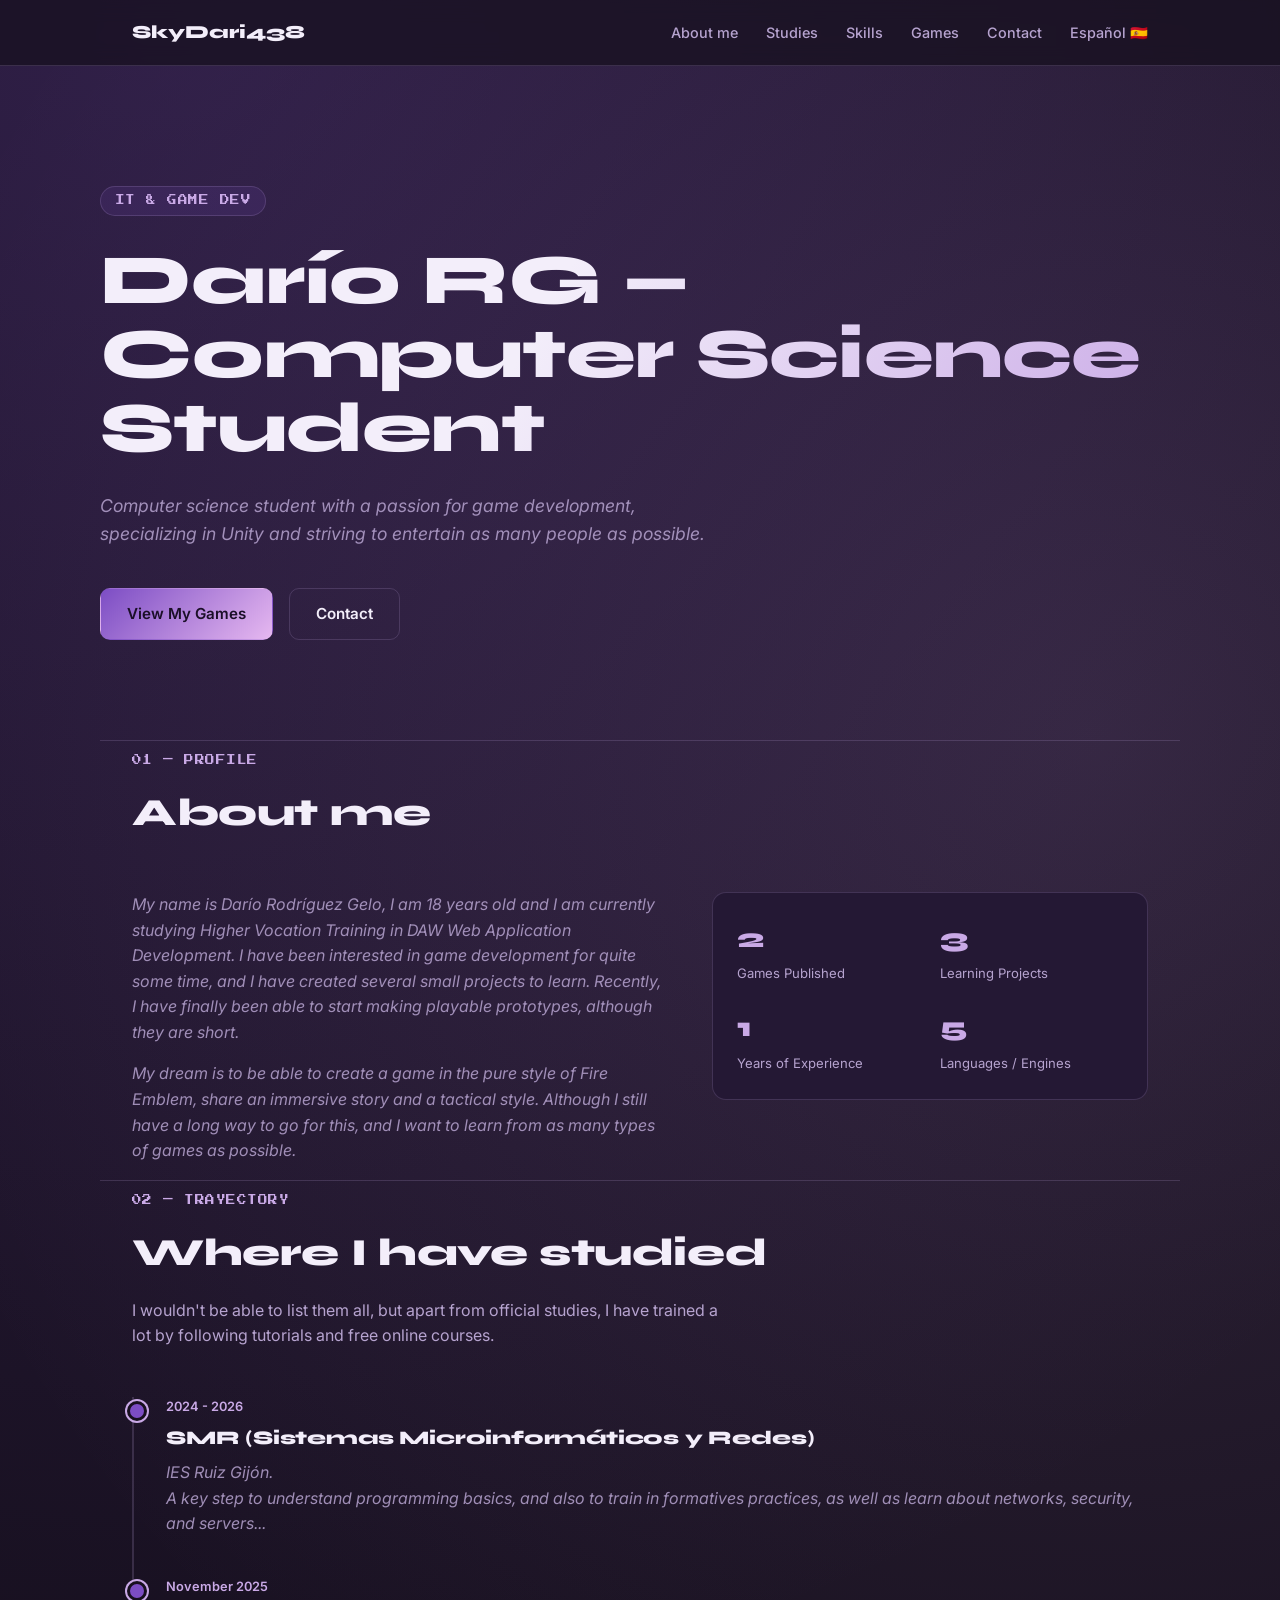
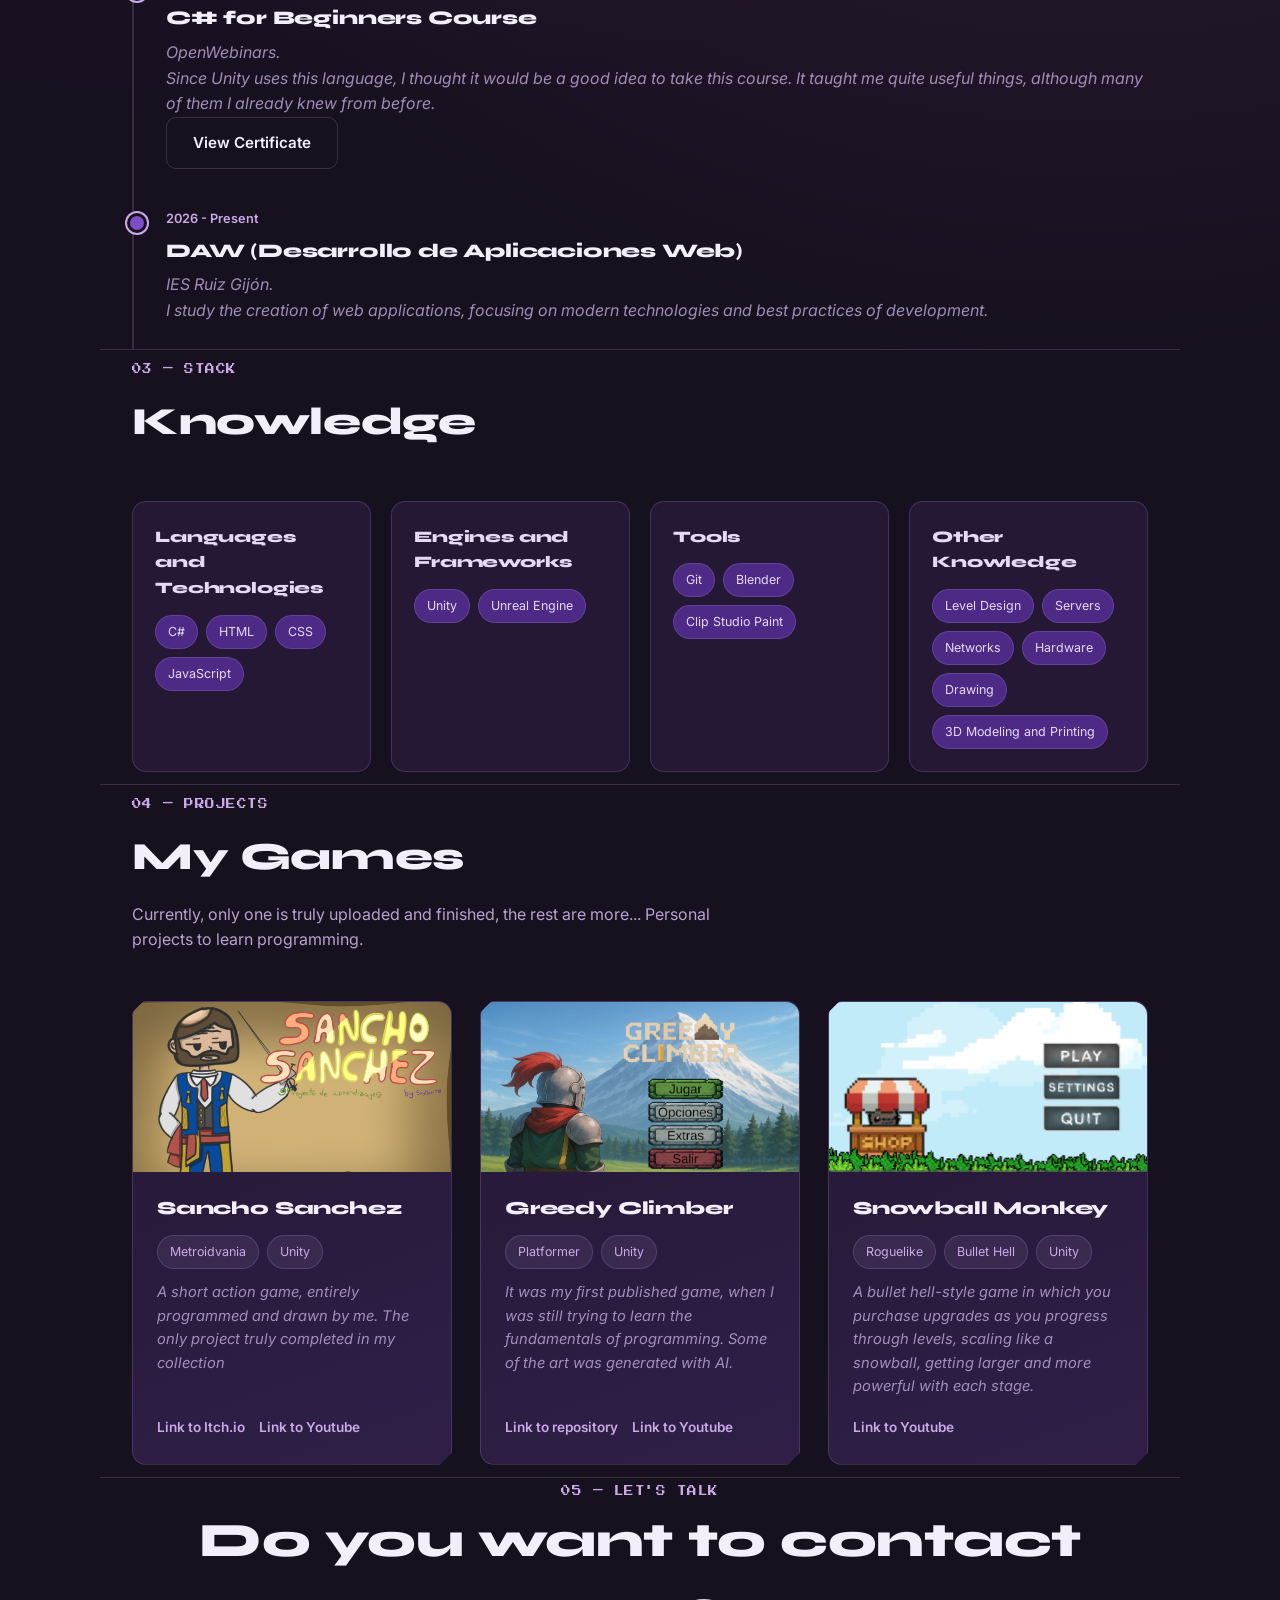
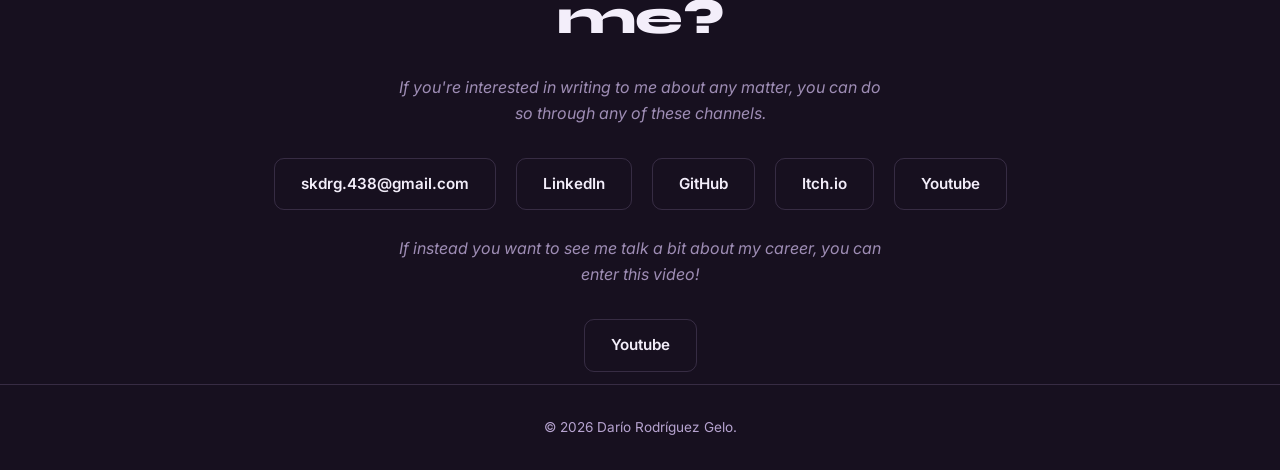
==== index-en.html @ b965cf4c "Pagina web Me olvide meter los archivos" ====
<!DOCTYPE html>
<html lang="es">
<head>
<meta charset="UTF-8">
<meta name="viewport" content="width=device-width, initial-scale=1.0">
<title>(Tu Nombre) — Portfolio de Desarrollo de Videojuegos</title>
<link rel="preconnect" href="https://fonts.googleapis.com">
<link rel="preconnect" href="https://fonts.gstatic.com" crossorigin>
<link rel="stylesheet" href="index.css">
<link href="https://fonts.googleapis.com/css2?family=Syne:wght@600;700;800&family=Inter:wght@400;500;600&family=Press+Start+2P&display=swap" rel="stylesheet">
</head>
<body>
 
<header>
  <nav>
    <div class="logo">SkyDari438</div>
    <ul>
      <li><a href="#sobre-mi">About me</a></li>
      <li><a href="#estudios">Studies</a></li>
      <li><a href="#conocimientos">Skills</a></li>
      <li><a href="#juegos">Games</a></li>
      <li><a href="#contacto">Contact</a></li>
      <li><a href="index.html">Español 🇪🇸</a></li>
    </ul>
  </nav>
</header>
 
<main>
 
  <!-- HERO -->
  <section class="hero wrap" style="border-top:none;">
    <span class="hero-eyebrow pixel-tag">IT & Game Dev</span>
    <h1>Darío RG — Computer Science Student</h1>
    <p class="lede placeholder">
      Computer science student with a passion for game development, specializing in Unity and striving to entertain as many people as possible.
    </p>
    <div class="hero-actions">
      <a class="btn btn-primary" href="#juegos">View My Games</a>
      <a class="btn btn-ghost" href="#contacto">Contact</a>
    </div>
  </section>
 
  <!-- SOBRE MI -->
  <section class="wrap" id="sobre-mi">
    <div class="section-head">
      <span class="pixel-tag">01 — Profile</span>
      <h2>About me</h2>
    </div>
    <div class="about-grid">
      <div>
        <p class="placeholder">
          My name is Darío Rodríguez Gelo, I am 18 years old and I am currently studying Higher Vocation Training in DAW Web Application Development. I have been interested in game development for quite some time, and I have created several small projects to learn. Recently, I have finally been able to start making playable prototypes, although they are short.
        </p>
        <p class="placeholder">
          My dream is to be able to create a game in the pure style of Fire Emblem, share an immersive story and a tactical style. Although I still have a long way to go for this, and I want to learn from as many types of games as possible.
        </p>
      </div>
      <div class="stat-card">
        <div>
          <h3>2</h3>
          <span>Games Published</span>
        </div>
        <div>
          <h3>3</h3>
          <span>Learning Projects</span>
        </div>
        <div>
          <h3>1</h3>
          <span>Years of Experience</span>
        </div>
        <div>
          <h3>5</h3>
          <span>Languages / Engines</span>
        </div>
      </div>
    </div>
  </section>
 
  <!-- ESTUDIOS -->
  <section class="wrap" id="estudios">
    <div class="section-head">
      <span class="pixel-tag">02 — Trayectory</span>
      <h2>Where I have studied</h2>
      <p>I wouldn't be able to list them all, but apart from official studies, I have trained a lot by following tutorials and free online courses.</p>
    </div>
    <div class="timeline">
      <div class="timeline-item">
        <span class="date">2024 - 2026</span>
        <h3>SMR (Sistemas Microinformáticos y Redes)</h3>
        <p class="placeholder">IES Ruiz Gijón. <br>A key step to understand programming basics, and also to train in formatives practices, as well as learn about networks, security, and servers...</p>
      </div>
      <div class="timeline-item">
        <span class="date">November 2025</span>
        <h3>C# for Beginners Course</h3>
        <p class="placeholder">OpenWebinars. <br>Since Unity uses this language, I thought it would be a good idea to take this course. It taught me quite useful things, although many of them I already knew from before.</p>
      <a class="btn btn-ghost" href="https://openwebinars.net/cert/fSMb" target="_blank">View Certificate</a>
    </div>
      <div class="timeline-item">
        <span class="date">2026 - Present</span>
        <h3>DAW (Desarrollo de Aplicaciones Web)</h3>
        <p class="placeholder">IES Ruiz Gijón. <br>I study the creation of web applications, focusing on modern technologies and best practices of development.</p><br>
      </div>
    </div>
  </section>
 
  <!-- CONOCIMIENTOS -->
  <section class="wrap" id="conocimientos">
    <div class="section-head">
      <span class="pixel-tag">03 — Stack</span>
      <h2>Knowledge</h2>
      <p></p>
    </div>
    <div class="skills-grid">
      <div class="skill-card">
        <h3>Languages and Technologies</h3>
        <div class="tag-row">
          <span class="tag">C#</span>
          <span class="tag">HTML</span>
          <span class="tag">CSS</span>
          <span class="tag">JavaScript</span>
        </div>
      </div>
      <div class="skill-card">
        <h3>Engines and Frameworks</h3>
        <div class="tag-row">
          <span class="tag">Unity</span>
          <span class="tag">Unreal Engine</span>
        </div>
      </div>
      <div class="skill-card">
        <h3>Tools</h3>
        <div class="tag-row">
          <span class="tag">Git</span>
          <span class="tag">Blender</span>
          <span class="tag">Clip Studio Paint</span>
        </div>
      </div>
      <div class="skill-card">
        <h3>Other Knowledge</h3>
        <div class="tag-row">
          <span class="tag">Level Design</span>
          <span class="tag">Servers</span>
          <span class="tag">Networks</span>
          <span class="tag">Hardware</span>
          <span class="tag">Drawing</span>
          <span class="tag">3D Modeling and Printing</span>
        </div>
      </div>
    </div>
  </section>
 
  <!-- JUEGOS -->
  <section class="wrap" id="juegos">
    <div class="section-head">
      <span class="pixel-tag">04 — Projects</span>
      <h2>My Games</h2>
      <p>Currently, only one is truly uploaded and finished, the rest are more... Personal projects to learn programming.</p>
    </div>
    <div class="games-grid">
 
      <div class="game-card">
        <div class="game-cover"><img src="Images/portada.png"></div>
        <div class="game-body">
          <h3>Sancho Sanchez</h3>
          <div class="game-meta">
            <span class="tag">Metroidvania</span>
            <span class="tag">Unity</span>
          </div>
          <p class="placeholder">A short action game, entirely programmed and drawn by me. The only project truly completed in my collection</p>
          <div class="game-links">
            <a href="https://skydari438-dev.itch.io/sancho-sanchez" target="_blank">Link to Itch.io</a>
            <a href="https://youtu.be/wzPy4xqdHXQ" target="_blank">Link to Youtube</a>
          </div>
        </div>
      </div>
 
      <div class="game-card">
        <div class="game-cover"><img src="Images/GreedyClimber.png"></div>
        <div class="game-body">
          <h3>Greedy Climber</h3>
          <div class="game-meta">
            <span class="tag">Platformer</span>
            <span class="tag">Unity</span>
          </div>
          <p class="placeholder">It was my first published game, when I was still trying to learn the fundamentals of programming. Some of the art was generated with AI.</p>
          <div class="game-links">
            <a href="https://github.com/SkyDari-438/Primer-Juego-Unity2D.git" target="_blank">Link to repository</a>
            <a href="https://youtu.be/NjrJSNWbiig" target="_blank">Link to Youtube</a>
          </div>
        </div>
      </div>
 
      <div class="game-card">
        <div class="game-cover"><img src="Images/SnowballMonkey.png"></div>
        <div class="game-body">
          <h3>Snowball Monkey</h3>
          <div class="game-meta">
            <span class="tag">Roguelike</span>
            <span class="tag">Bullet Hell</span>
            <span class="tag">Unity</span>
          </div>
          <p class="placeholder">A bullet hell-style game in which you purchase upgrades as you progress through levels, scaling like a snowball, getting larger and more powerful with each stage.</p>
          <div class="game-links">
            <a href="https://youtu.be/b_CX183hEW8" target="_blank">Link to Youtube</a>
          </div>
        </div>
      </div>

    </div>
  </section>
 
  <!-- CONTACTO -->
  <section class="wrap contact" id="contacto">
    <span class="pixel-tag">05 — Let's Talk</span>
    <h2>Do you want to contact me?</h2>
    <p class="placeholder">If you're interested in writing to me about any matter, you can do so through any of these channels.</p>
    <div class="contact-links">
      <a class="btn btn-ghost" href="mailto:skdrg.438@gmail.com" target="_blank">skdrg.438@gmail.com</a>
      <a class="btn btn-ghost" href="https://www.linkedin.com/in/dar%C3%ADo-rodr%C3%ADguez-gelo-843842410/?locale=es" target="_blank">LinkedIn</a>
      <a class="btn btn-ghost" href="https://github.com/SkyDari-438" target="_blank">GitHub</a>
      <a class="btn btn-ghost" href="https://skydari438-dev.itch.io/" target="_blank">Itch.io</a>
      <a class="btn btn-ghost" href="https://www.youtube.com/@SkyDari438" target="_blank">Youtube</a>
    </div>
<br>
        <p class="placeholder">If instead you want to see me talk a bit about my career, you can enter this video!</p>

    <div class="contact-links">
      <a class="btn btn-ghost" href="https://youtu.be/CtzHOvHMePU" target="_blank">Youtube</a>
    </div>
 
</main>
 
<footer>
  © 2026 Darío Rodríguez Gelo.
</footer>
 
</body>
</html>
---- index.css ----
:root{
    --bg-void: #17101f;
    --bg-surface: #241834;
    --bg-surface-2: #2f1f47;
    --purple-deep: #4c2a86;
    --purple-mid: #7c4dc4;
    --lilac: #c9a9e6;
    --lilac-soft: #e6d9f7;
    --pink-glow: #e6b8f0;
    --text-main: #f3eefa;
    --text-dim: #b6a3cf;
    --line: rgba(201, 169, 230, 0.18);
    --radius: 14px;
  }

  *{ box-sizing:border-box; margin:0; padding:0; }

  html{ scroll-behavior:smooth; }

  body{
    background:
      radial-gradient(circle at 15% 0%, rgba(124,77,196,0.25), transparent 45%),
      radial-gradient(circle at 85% 20%, rgba(230,184,240,0.12), transparent 40%),
      var(--bg-void);
    color: var(--text-main);
    font-family: 'Inter', sans-serif;
    line-height: 1.6;
    overflow-x: hidden;
  }

  h1, h2, h3, .display{
    font-family: 'Syne', sans-serif;
    font-weight: 800;
    letter-spacing: -0.01em;
  }

  .pixel-tag{
    font-family: 'Press Start 2P', monospace;
    font-size: 0.6rem;
    letter-spacing: 0.05em;
    color: var(--lilac);
    text-transform: uppercase;
  }

  a{ color: inherit; text-decoration: none; }

  .placeholder{
    color: var(--pink-glow);
    font-style: italic;
    opacity: 0.85;
  }

  .wrap{
    max-width: 1080px;
    margin: 0 auto;
    padding: 0 32px;
  }

  /* ---------- NAV ---------- */
  header{
    position: sticky;
    top: 0;
    z-index: 50;
    backdrop-filter: blur(10px);
    background: rgba(23, 16, 31, 0.75);
    border-bottom: 1px solid var(--line);
  }

  nav{
    max-width: 1080px;
    margin: 0 auto;
    padding: 18px 32px;
    display: flex;
    align-items: center;
    justify-content: space-between;
  }

  .logo{
    font-family: 'Syne', sans-serif;
    font-weight: 800;
    font-size: 1.15rem;
    color: var(--text-main);
  }
  .logo span{ color: var(--lilac); }

  nav ul{
    display: flex;
    gap: 28px;
    list-style: none;
  }

  nav a{
    font-size: 0.9rem;
    font-weight: 500;
    color: var(--text-dim);
    transition: color 0.2s ease;
    position: relative;
  }
  nav a:hover, nav a:focus-visible{ color: var(--text-main); }

  nav a::after{
    content:"";
    position:absolute;
    left:0; bottom:-6px;
    width:0; height:2px;
    background: var(--lilac);
    transition: width 0.25s ease;
  }
  nav a:hover::after, nav a:focus-visible::after{ width:100%; }

  /* ---------- HERO ---------- */
  .hero{
    padding: 120px 0 100px;
    position: relative;
  }

  .hero-eyebrow{
    display:inline-block;
    padding: 6px 14px;
    border: 1px solid var(--line);
    border-radius: 999px;
    background: rgba(124,77,196,0.15);
    margin-bottom: 28px;
  }

  .hero h1{
    font-size: clamp(2.6rem, 6vw, 4.4rem);
    line-height: 1.05;
    max-width: 15ch;
    background: linear-gradient(120deg, var(--text-main) 40%, var(--lilac) 100%);
    -webkit-background-clip: text;
    background-clip: text;
    color: transparent;
  }

  .hero p.lede{
    margin-top: 26px;
    max-width: 56ch;
    font-size: 1.1rem;
    color: var(--text-dim);
  }

  .hero-actions{
    margin-top: 40px;
    display: flex;
    gap: 16px;
    flex-wrap: wrap;
  }

  .btn{
    padding: 13px 26px;
    border-radius: 10px;
    font-weight: 600;
    font-size: 0.95rem;
    cursor: pointer;
    transition: transform 0.2s ease, box-shadow 0.2s ease;
    display: inline-block;
    border: 1px solid transparent;
  }

  .btn-primary{
    background: linear-gradient(135deg, var(--purple-mid), var(--pink-glow));
    color: #1b0f28;
  }
  .btn-primary:hover{
    transform: translateY(-2px);
    box-shadow: 0 10px 30px -8px rgba(124,77,196,0.6);
  }

  .btn-ghost{
    border-color: var(--line);
    color: var(--text-main);
  }
  .btn-ghost:hover{
    border-color: var(--lilac);
    transform: translateY(-2px);
  }

  /* ---------- SECTION SHELL ---------- */
  section{
    padding: 90px 0;
    border-top: 1px solid var(--line);
  }

  .section-head{
    margin-bottom: 48px;
    padding-top: 12px;
  }

  .section-head .pixel-tag{ display:block; margin-bottom: 14px; }

  .section-head h2{
    font-size: clamp(1.8rem, 3.5vw, 2.4rem);
  }

  .section-head p{
    margin-top: 14px;
    color: var(--text-dim);
    max-width: 60ch;
  }

  /* ---------- SOBRE MI ---------- */
  .about-grid{
    display: grid;
    grid-template-columns: 1.1fr 0.9fr;
    gap: 48px;
    align-items: start;
  }

  .about-grid p{
    color: var(--text-dim);
    margin-bottom: 16px;
  }

  .stat-card{
    background: var(--bg-surface);
    border: 1px solid var(--line);
    border-radius: var(--radius);
    padding: 24px;
    display: grid;
    grid-template-columns: 1fr 1fr;
    gap: 20px;
  }

  .stat-card div h3{
    font-size: 1.7rem;
    color: var(--lilac);
  }
  .stat-card div span{
    font-size: 0.82rem;
    color: var(--text-dim);
  }

  /* ---------- ESTUDIOS (timeline) ---------- */
  .timeline{
    position: relative;
    padding-left: 32px;
    border-left: 2px solid var(--line);
  }

  .timeline-item{
    position: relative;
    padding-bottom: 40px;
  }
  .timeline-item:last-child{ padding-bottom: 0; }

  .timeline-item::before{
    content:"";
    position:absolute;
    left: -39px;
    top: 4px;
    width: 14px;
    height: 14px;
    border-radius: 50%;
    background: var(--purple-mid);
    border: 3px solid var(--bg-void);
    box-shadow: 0 0 0 2px var(--lilac);
  }

  .timeline-item .date{
    font-size: 0.8rem;
    color: var(--lilac);
    font-weight: 600;
    margin-bottom: 6px;
    display: block;
  }

  .timeline-item h3{
    font-size: 1.2rem;
    margin-bottom: 6px;
  }

  .timeline-item p{ color: var(--text-dim); }

  /* ---------- CONOCIMIENTOS ---------- */
  .skills-grid{
    display: grid;
    grid-template-columns: repeat(auto-fit, minmax(220px, 1fr));
    gap: 20px;
    padding-bottom: 12px;
  }

  .skill-card{
    background: var(--bg-surface);
    border: 1px solid var(--line);
    border-radius: var(--radius);
    padding: 22px;
  }

  .skill-card h3{
    font-size: 1rem;
    margin-bottom: 14px;
    color: var(--lilac-soft);
  }

  .tag-row{
    display: flex;
    flex-wrap: wrap;
    gap: 8px;
  }

  .tag{
    font-size: 0.78rem;
    padding: 6px 12px;
    border-radius: 999px;
    background: var(--purple-deep);
    color: var(--lilac-soft);
    border: 1px solid var(--line);
  }

  /* ---------- JUEGOS (cartridge cards) ---------- */
  .games-grid{
    display: grid;
    grid-template-columns: repeat(auto-fit, minmax(300px, 1fr));
    gap: 28px;
    padding-bottom: 12px;
  }

  .game-card{
    background: linear-gradient(160deg, var(--bg-surface) 0%, var(--bg-surface-2) 100%);
    border: 1px solid var(--line);
    border-radius: var(--radius);
    overflow: hidden;
    clip-path: polygon(0 12px, 12px 0, 100% 0, 100% calc(100% - 12px), calc(100% - 12px) 100%, 0 100%);
    transition: transform 0.25s ease, box-shadow 0.25s ease;
    display: flex;
    flex-direction: column;
  }

  .game-card:hover{
    transform: translateY(-6px);
    box-shadow: 0 20px 40px -16px rgba(124,77,196,0.5);
  }

  .game-cover{
    height: 170px;
    background:
      repeating-linear-gradient(45deg, rgba(230,184,240,0.06) 0 10px, transparent 10px 20px),
      linear-gradient(135deg, var(--purple-deep), var(--purple-mid));
    display: flex;
    align-items: center;
    justify-content: center;
    position: relative;
  }

  .game-cover span{
    font-family: 'Press Start 2P', monospace;
    font-size: 0.7rem;
    color: rgba(255,255,255,0.75);
    text-align: center;
    padding: 0 20px;
  }

  .game-cover img{
    width: 100%;
    height: 100%;
    object-fit: cover;
    object-position: top;
  }

  .game-body{
    padding: 22px 24px 24px;
    display: flex;
    flex-direction: column;
    gap: 12px;
    flex: 1;
  }

  .game-body h3{ font-size: 1.15rem; }

  .game-meta{
    display: flex;
    gap: 8px;
    flex-wrap: wrap;
  }

  .game-meta .tag{
    background: rgba(201,169,230,0.1);
    color: var(--lilac);
  }

  .game-body p{
    color: var(--text-dim);
    font-size: 0.92rem;
    flex: 1;
  }

  .game-links{
    display: flex;
    gap: 14px;
    margin-top: 6px;
    font-size: 0.85rem;
  }

  .game-links a{
    color: var(--lilac);
    font-weight: 600;
    border-bottom: 1px solid transparent;
    transition: border-color 0.2s ease;
  }
  .game-links a:hover{ border-color: var(--lilac); }

  /* ---------- CONTACTO ---------- */
  .contact{
    text-align: center;
    padding-bottom: 12px;
  }

  .contact h2{
    font-size: clamp(2rem, 4vw, 3rem);
    margin-bottom: 18px;
  }

  .contact p{
    color: var(--text-dim);
    max-width: 50ch;
    margin: 0 auto 32px;
  }

  .contact-links{
    display: flex;
    justify-content: center;
    gap: 20px;
    flex-wrap: wrap;
  }

  footer{
    padding: 32px;
    text-align: center;
    color: var(--text-dim);
    font-size: 0.85rem;
    border-top: 1px solid var(--line);
  }

  @media (max-width: 720px){
    nav ul{ display: none; }
    .about-grid{ grid-template-columns: 1fr; }
    .stat-card{ grid-template-columns: 1fr 1fr; }
  }

  :focus-visible{
    outline: 2px solid var(--lilac);
    outline-offset: 3px;
  }

  @media (prefers-reduced-motion: reduce){
    *{ transition: none !important; scroll-behavior: auto !important; }
  }
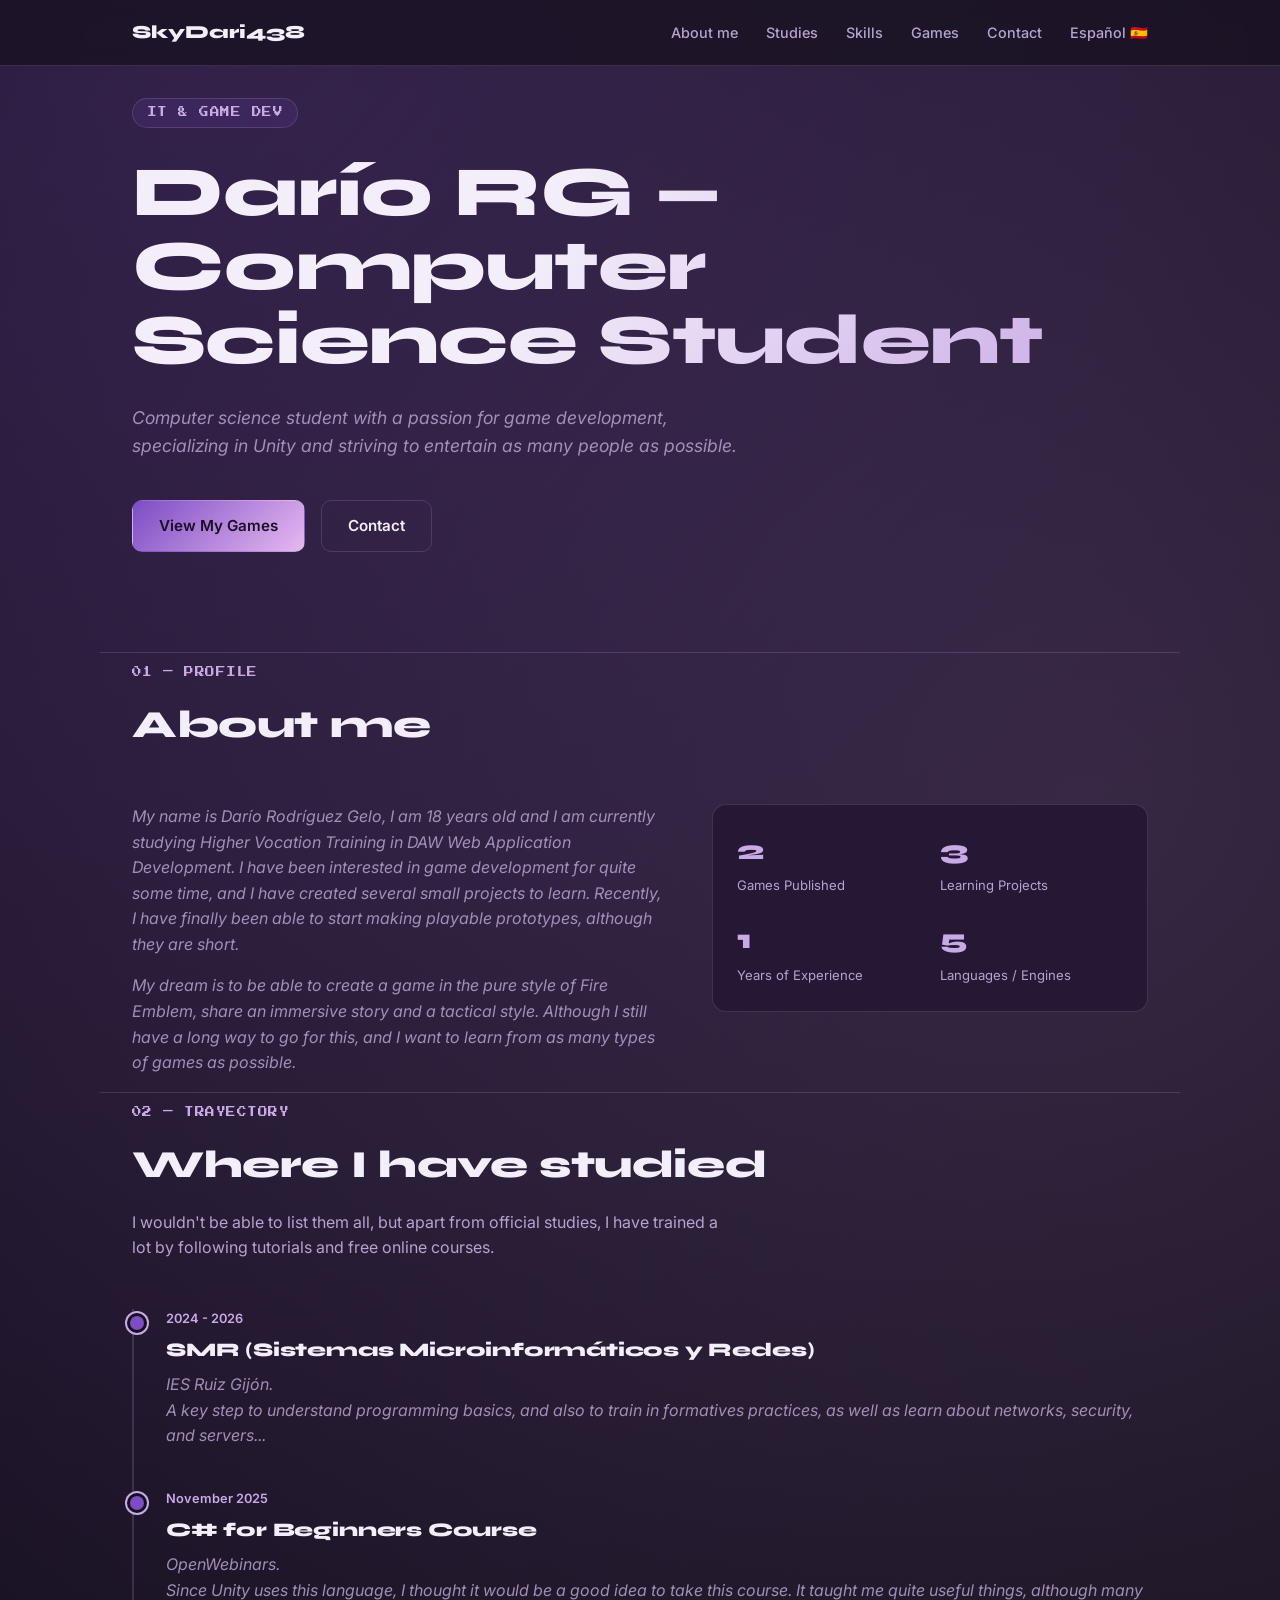
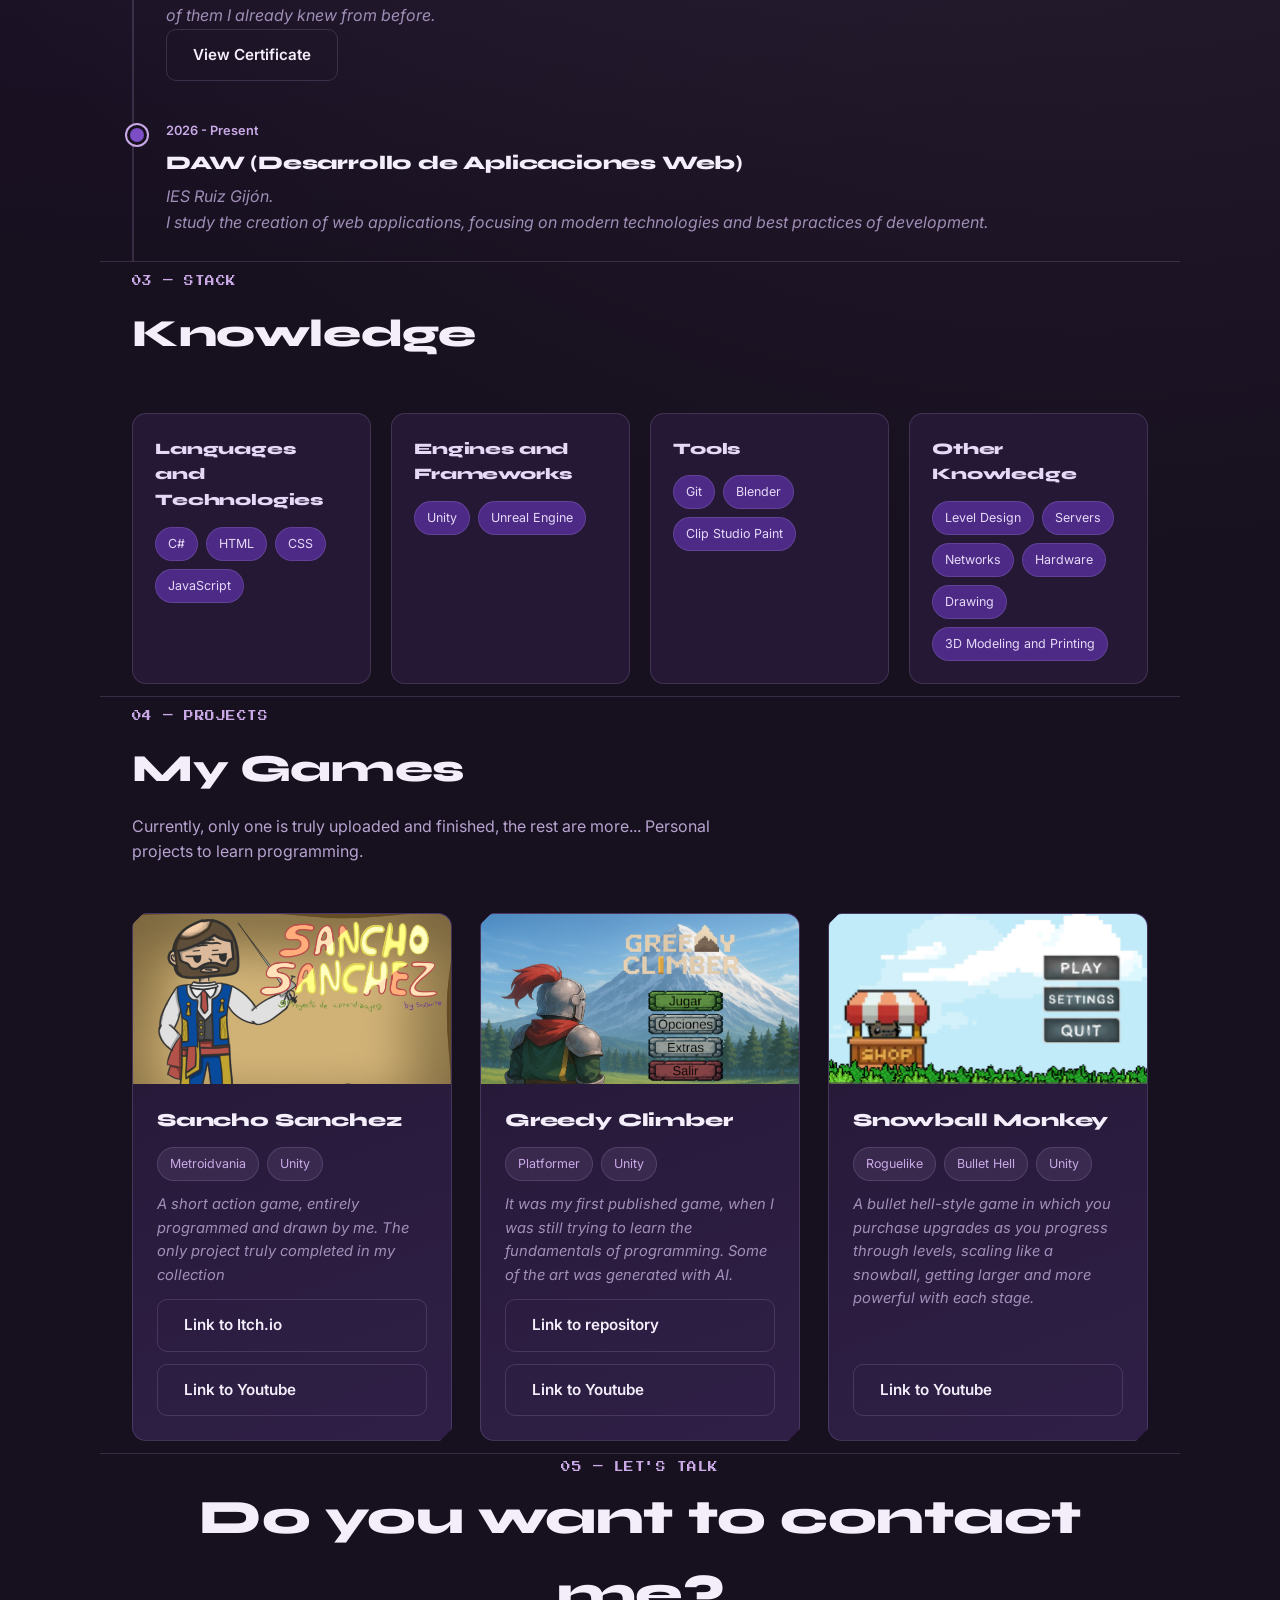
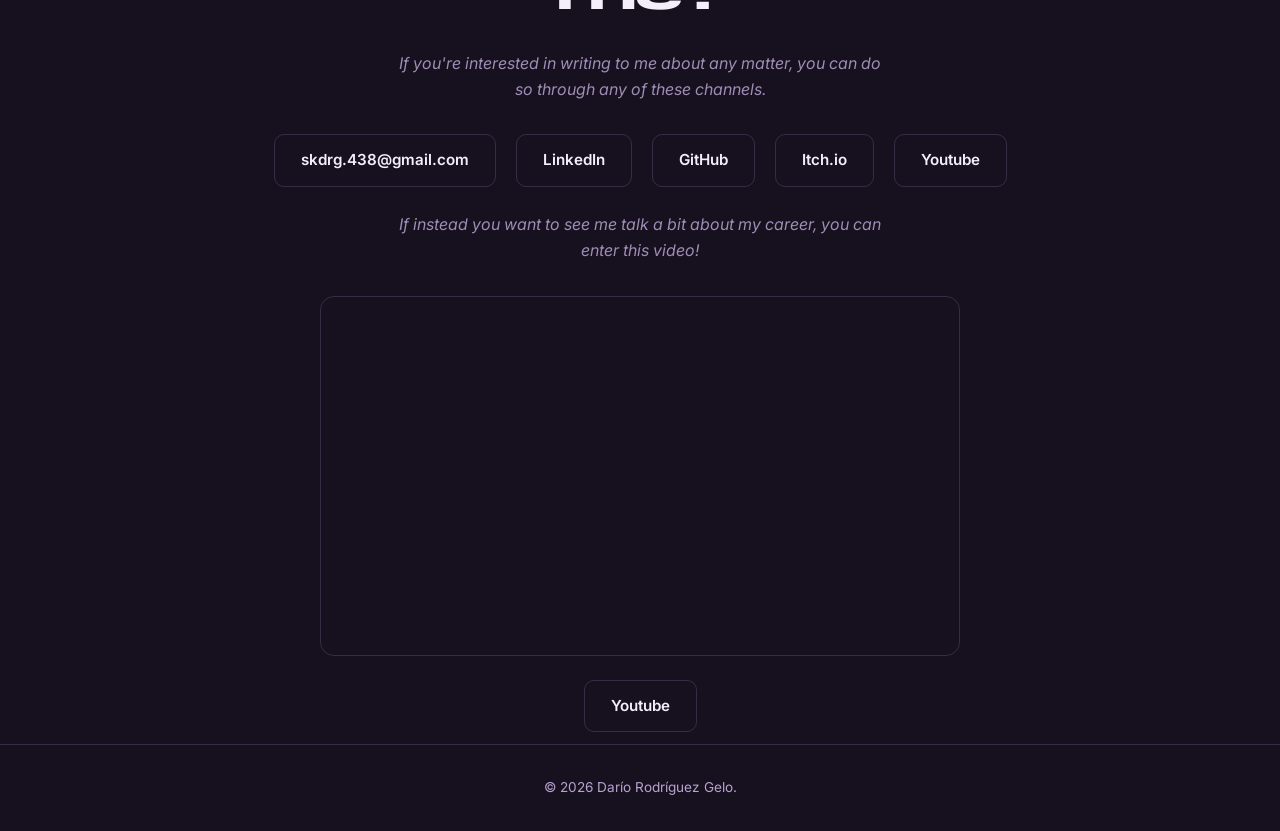
==== commit 75216f3b: "Arreglos" ====
--- a/index-en.html
+++ b/index-en.html
@@ -3,7 +3,8 @@
 <head>
 <meta charset="UTF-8">
 <meta name="viewport" content="width=device-width, initial-scale=1.0">
-<title>(Tu Nombre) — Portfolio de Desarrollo de Videojuegos</title>
+<meta name="color-scheme" content="dark">
+<title>SkyDari438 — IT student Portfolio</title>
 <link rel="preconnect" href="https://fonts.googleapis.com">
 <link rel="preconnect" href="https://fonts.gstatic.com" crossorigin>
 <link rel="stylesheet" href="index.css">
@@ -14,6 +15,10 @@
 <header>
   <nav>
     <div class="logo">SkyDari438</div>
+    <input type="checkbox" id="nav-toggle" class="nav-toggle">
+    <label for="nav-toggle" class="hamburger" aria-label="Abrir menú">
+      <span></span><span></span><span></span>
+    </label>
     <ul>
       <li><a href="#sobre-mi">About me</a></li>
       <li><a href="#estudios">Studies</a></li>
@@ -167,8 +172,10 @@
             <span class="tag">Unity</span>
           </div>
           <p class="placeholder">A short action game, entirely programmed and drawn by me. The only project truly completed in my collection</p>
-          <div class="game-links">
+          <div class="btn btn-ghost">
             <a href="https://skydari438-dev.itch.io/sancho-sanchez" target="_blank">Link to Itch.io</a>
+          </div>
+          <div class="btn btn-ghost">
             <a href="https://youtu.be/wzPy4xqdHXQ" target="_blank">Link to Youtube</a>
           </div>
         </div>
@@ -183,8 +190,10 @@
             <span class="tag">Unity</span>
           </div>
           <p class="placeholder">It was my first published game, when I was still trying to learn the fundamentals of programming. Some of the art was generated with AI.</p>
-          <div class="game-links">
+          <div class="btn btn-ghost">
             <a href="https://github.com/SkyDari-438/Primer-Juego-Unity2D.git" target="_blank">Link to repository</a>
+          </div>
+          <div class="btn btn-ghost">
             <a href="https://youtu.be/NjrJSNWbiig" target="_blank">Link to Youtube</a>
           </div>
         </div>
@@ -200,7 +209,7 @@
             <span class="tag">Unity</span>
           </div>
           <p class="placeholder">A bullet hell-style game in which you purchase upgrades as you progress through levels, scaling like a snowball, getting larger and more powerful with each stage.</p>
-          <div class="game-links">
+          <div class="btn btn-ghost">
             <a href="https://youtu.be/b_CX183hEW8" target="_blank">Link to Youtube</a>
           </div>
         </div>
@@ -223,6 +232,17 @@
     </div>
 <br>
         <p class="placeholder">If instead you want to see me talk a bit about my career, you can enter this video!</p>
+<div class="video-embed">
+  <iframe
+    src="https://www.youtube-nocookie.com/embed/CtzHOvHMePU"
+    title="Vídeo de trayectoria de Darío Rodríguez Gelo"
+    frameborder="0"
+    allow="accelerometer; autoplay; clipboard-write; encrypted-media; gyroscope; picture-in-picture; web-share"
+    referrerpolicy="strict-origin-when-cross-origin"
+    allowfullscreen>
+  </iframe>
+</div>
+
 
     <div class="contact-links">
       <a class="btn btn-ghost" href="https://youtu.be/CtzHOvHMePU" target="_blank">Youtube</a>
--- a/index.css
+++ b/index.css
@@ -1,4 +1,5 @@
-  :root{
+:root{
+    color-scheme: dark;
     --bg-void: #17101f;
     --bg-surface: #241834;
     --bg-surface-2: #2f1f47;
@@ -110,7 +111,7 @@
 
   /* ---------- HERO ---------- */
   .hero{
-    padding: 120px 0 100px;
+    padding: 32px 32px 100px;
     position: relative;
   }
 
@@ -124,7 +125,7 @@
   }
 
   .hero h1{
-    font-size: clamp(2.6rem, 6vw, 4.4rem);
+    font-size: clamp(2.2rem, 6vw, 4.4rem);
     line-height: 1.05;
     max-width: 15ch;
     background: linear-gradient(120deg, var(--text-main) 40%, var(--lilac) 100%);
@@ -432,8 +433,52 @@
     border-top: 1px solid var(--line);
   }
 
+  /* ---------- MENU MOVIL ---------- */
+  .nav-toggle{ display: none; }
+
+  .hamburger{
+    display: none;
+    flex-direction: column;
+    justify-content: center;
+    gap: 5px;
+    width: 32px;
+    height: 32px;
+    cursor: pointer;
+  }
+  .hamburger span{
+    display: block;
+    width: 100%;
+    height: 2px;
+    background: var(--text-main);
+    transition: transform 0.25s ease, opacity 0.25s ease;
+  }
+
   @media (max-width: 720px){
-    nav ul{ display: none; }
+    nav{ position: relative; }
+
+    .hamburger{ display: flex; }
+
+    nav ul{
+      display: none;
+      position: absolute;
+      top: 100%;
+      left: 0;
+      right: 0;
+      flex-direction: column;
+      gap: 4px;
+      background: var(--bg-surface);
+      border-bottom: 1px solid var(--line);
+      padding: 12px 32px 20px;
+    }
+
+    nav ul li{ padding: 10px 0; }
+
+    .nav-toggle:checked ~ ul{ display: flex; }
+
+    .nav-toggle:checked ~ .hamburger span:nth-child(1){ transform: translateY(7px) rotate(45deg); }
+    .nav-toggle:checked ~ .hamburger span:nth-child(2){ opacity: 0; }
+    .nav-toggle:checked ~ .hamburger span:nth-child(3){ transform: translateY(-7px) rotate(-45deg); }
+
     .about-grid{ grid-template-columns: 1fr; }
     .stat-card{ grid-template-columns: 1fr 1fr; }
   }
@@ -446,3 +491,22 @@
   @media (prefers-reduced-motion: reduce){
     *{ transition: none !important; scroll-behavior: auto !important; }
   }
+
+  .video-embed{
+  position: relative;
+  width: 100%;
+  max-width: 640px;
+  aspect-ratio: 16 / 9;
+  margin: 24px auto 24px;
+  border-radius: var(--radius);
+  overflow: hidden;
+  border: 1px solid var(--line);
+}
+
+.video-embed iframe{
+  position: absolute;
+  top: 0;
+  left: 0;
+  width: 100%;
+  height: 100%;
+}
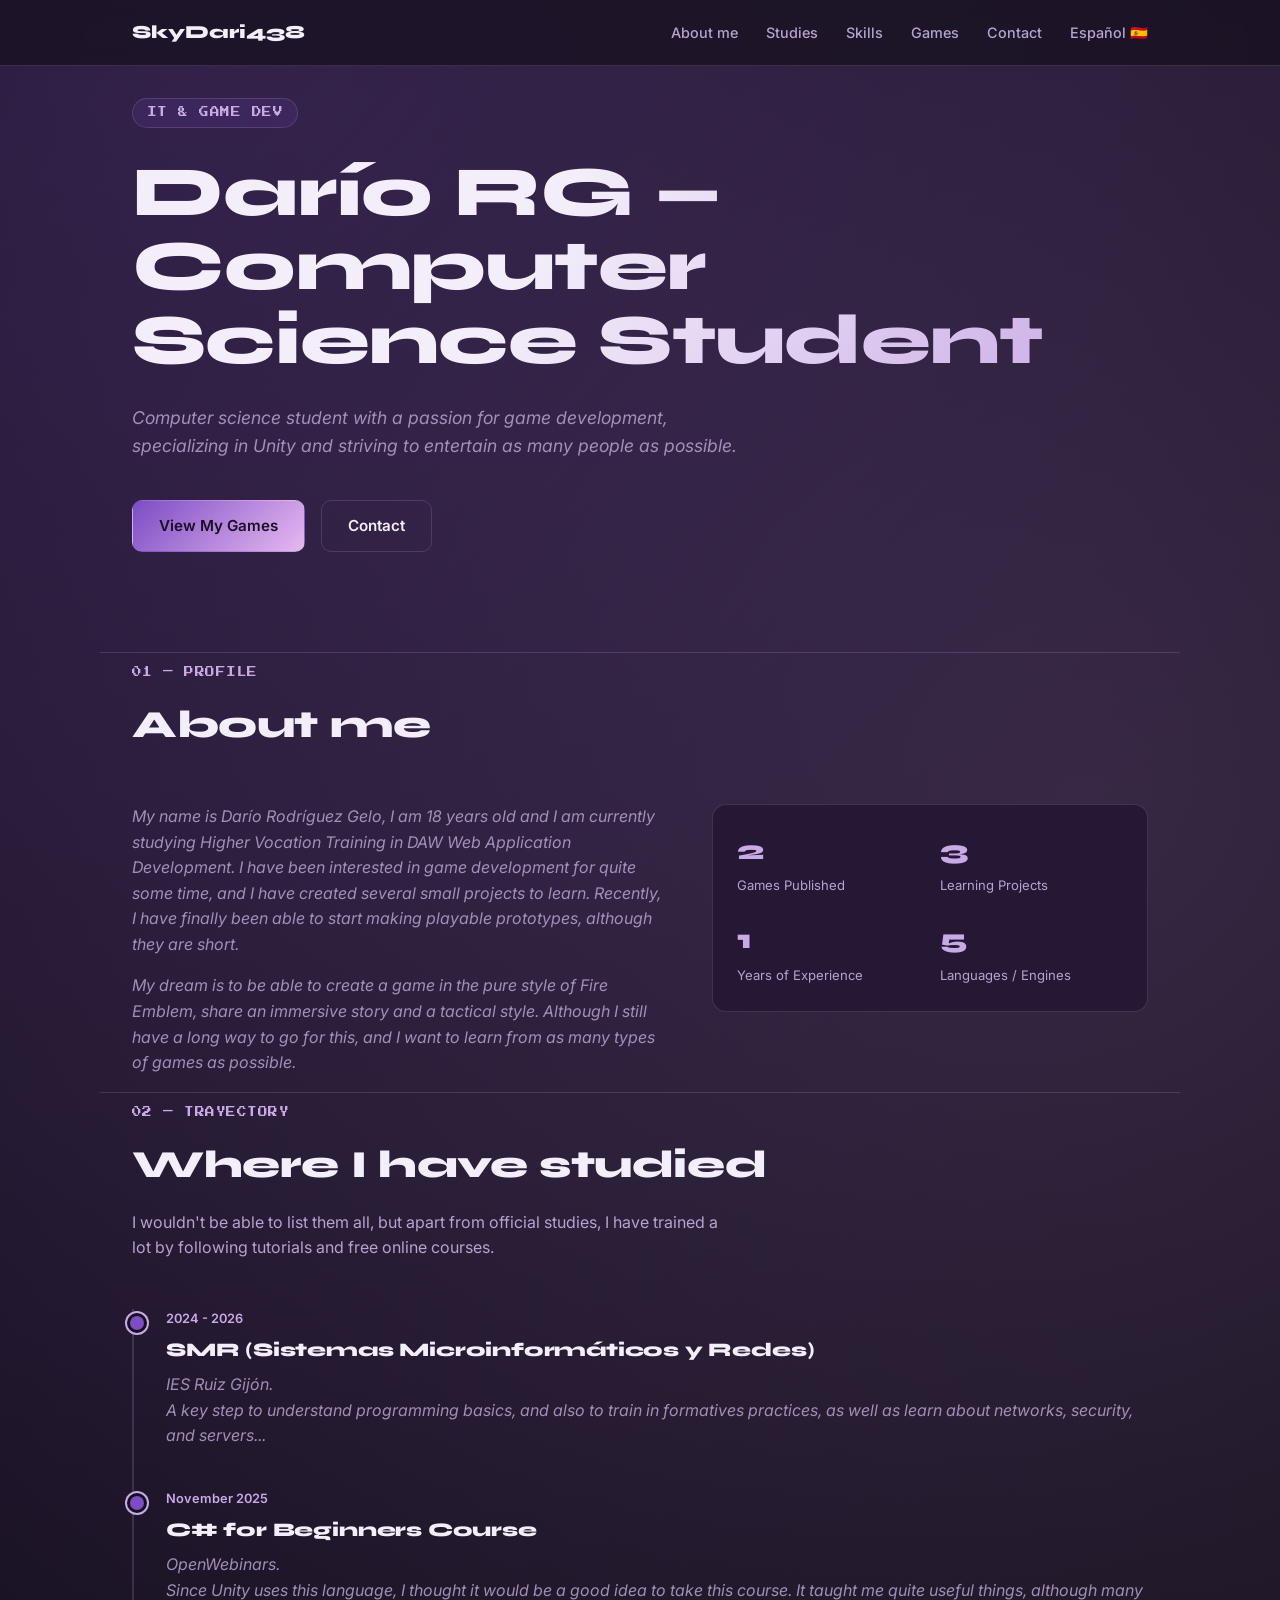
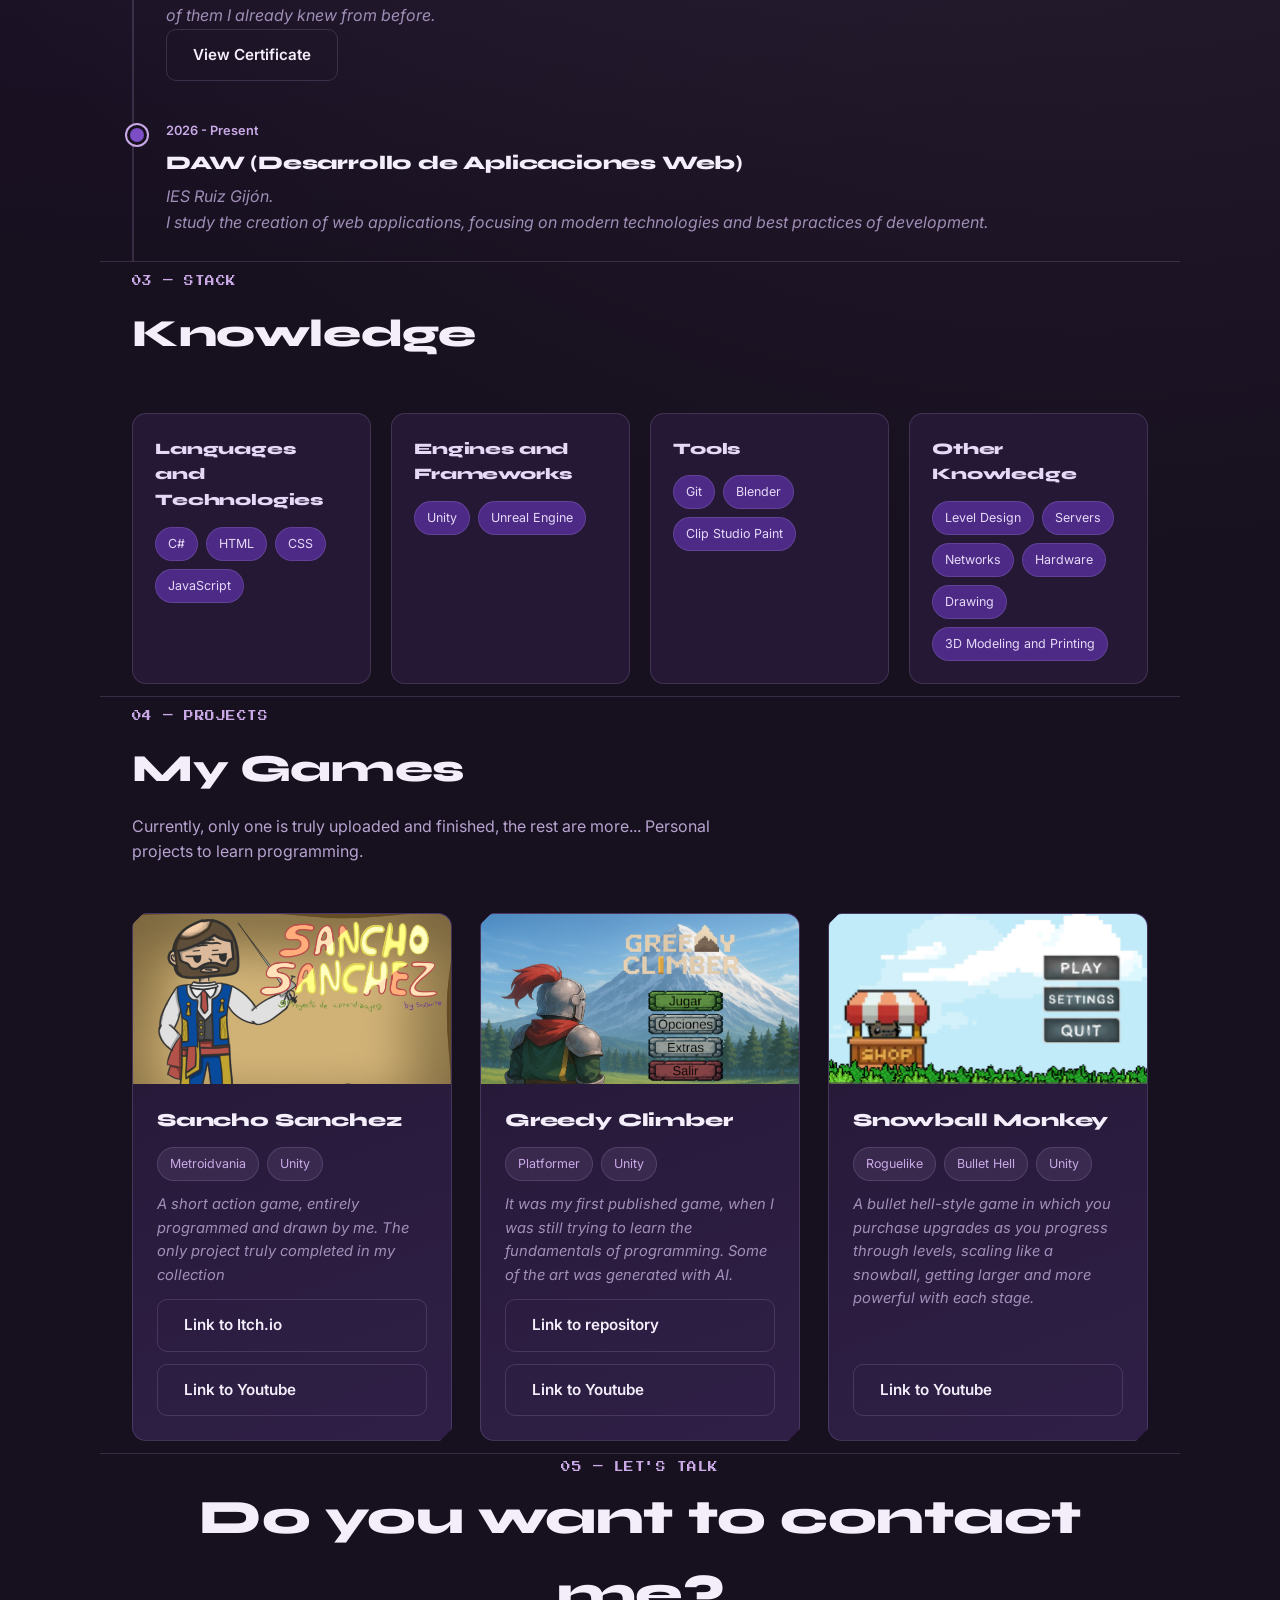
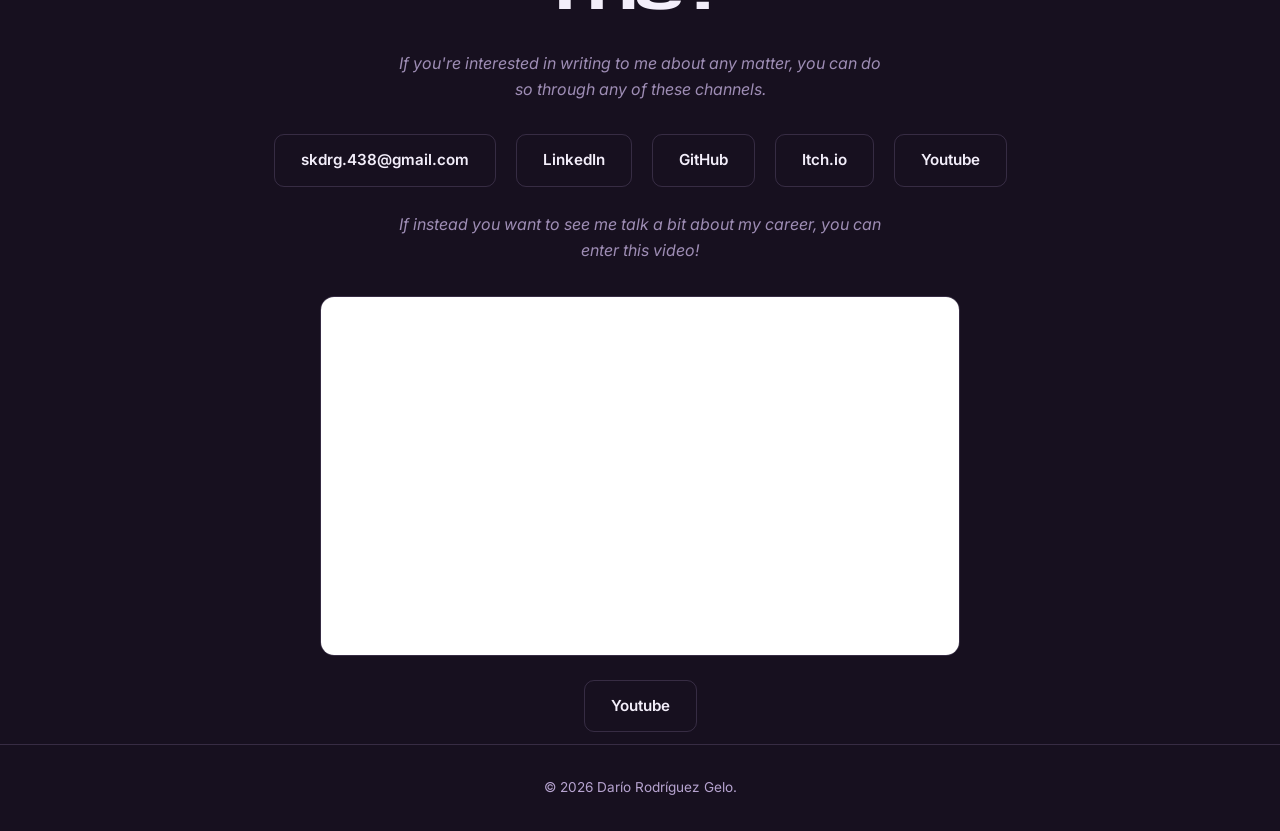
==== commit bab5aa7a: "Merge branch 'main' of https://github.com/SkyDari-438/Porfolio-SkyDari438" ====
--- a/index-en.html
+++ b/index-en.html
@@ -255,4 +255,4 @@
 </footer>
  
 </body>
-</html>+</html>
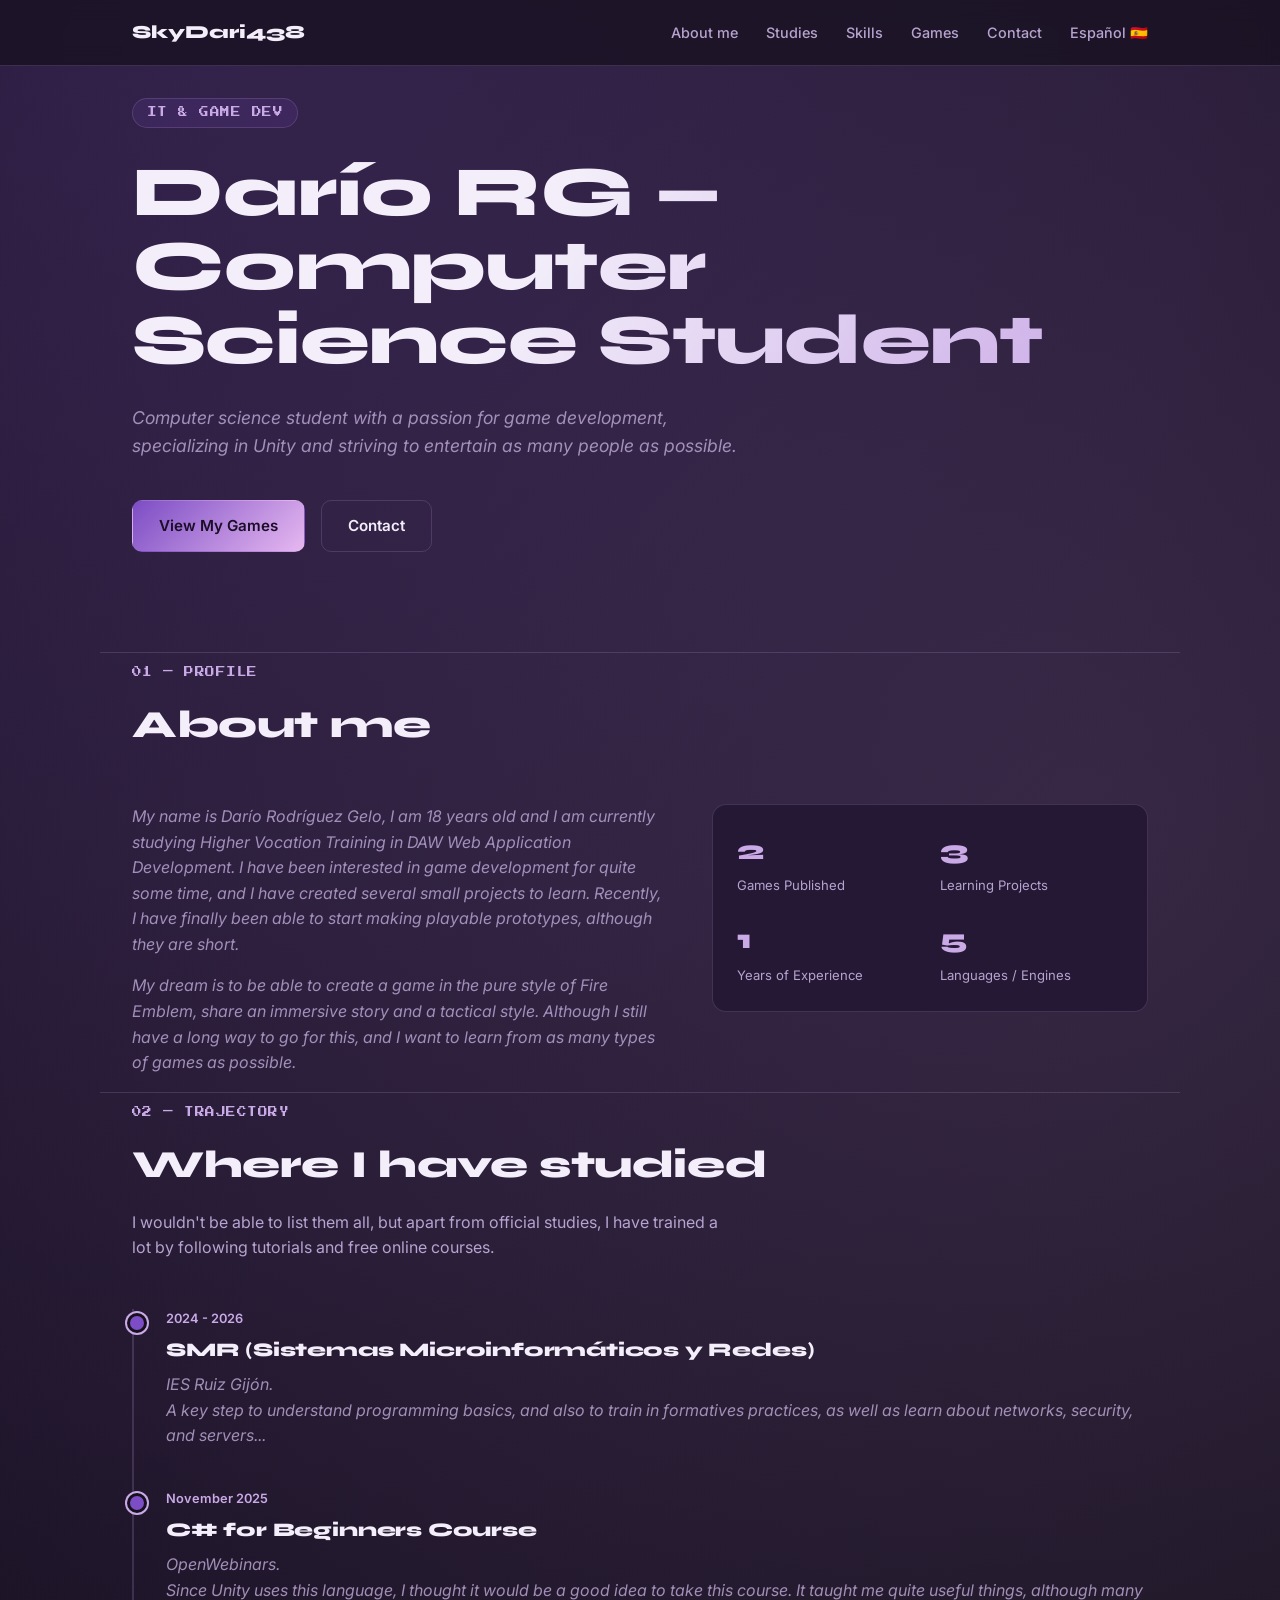
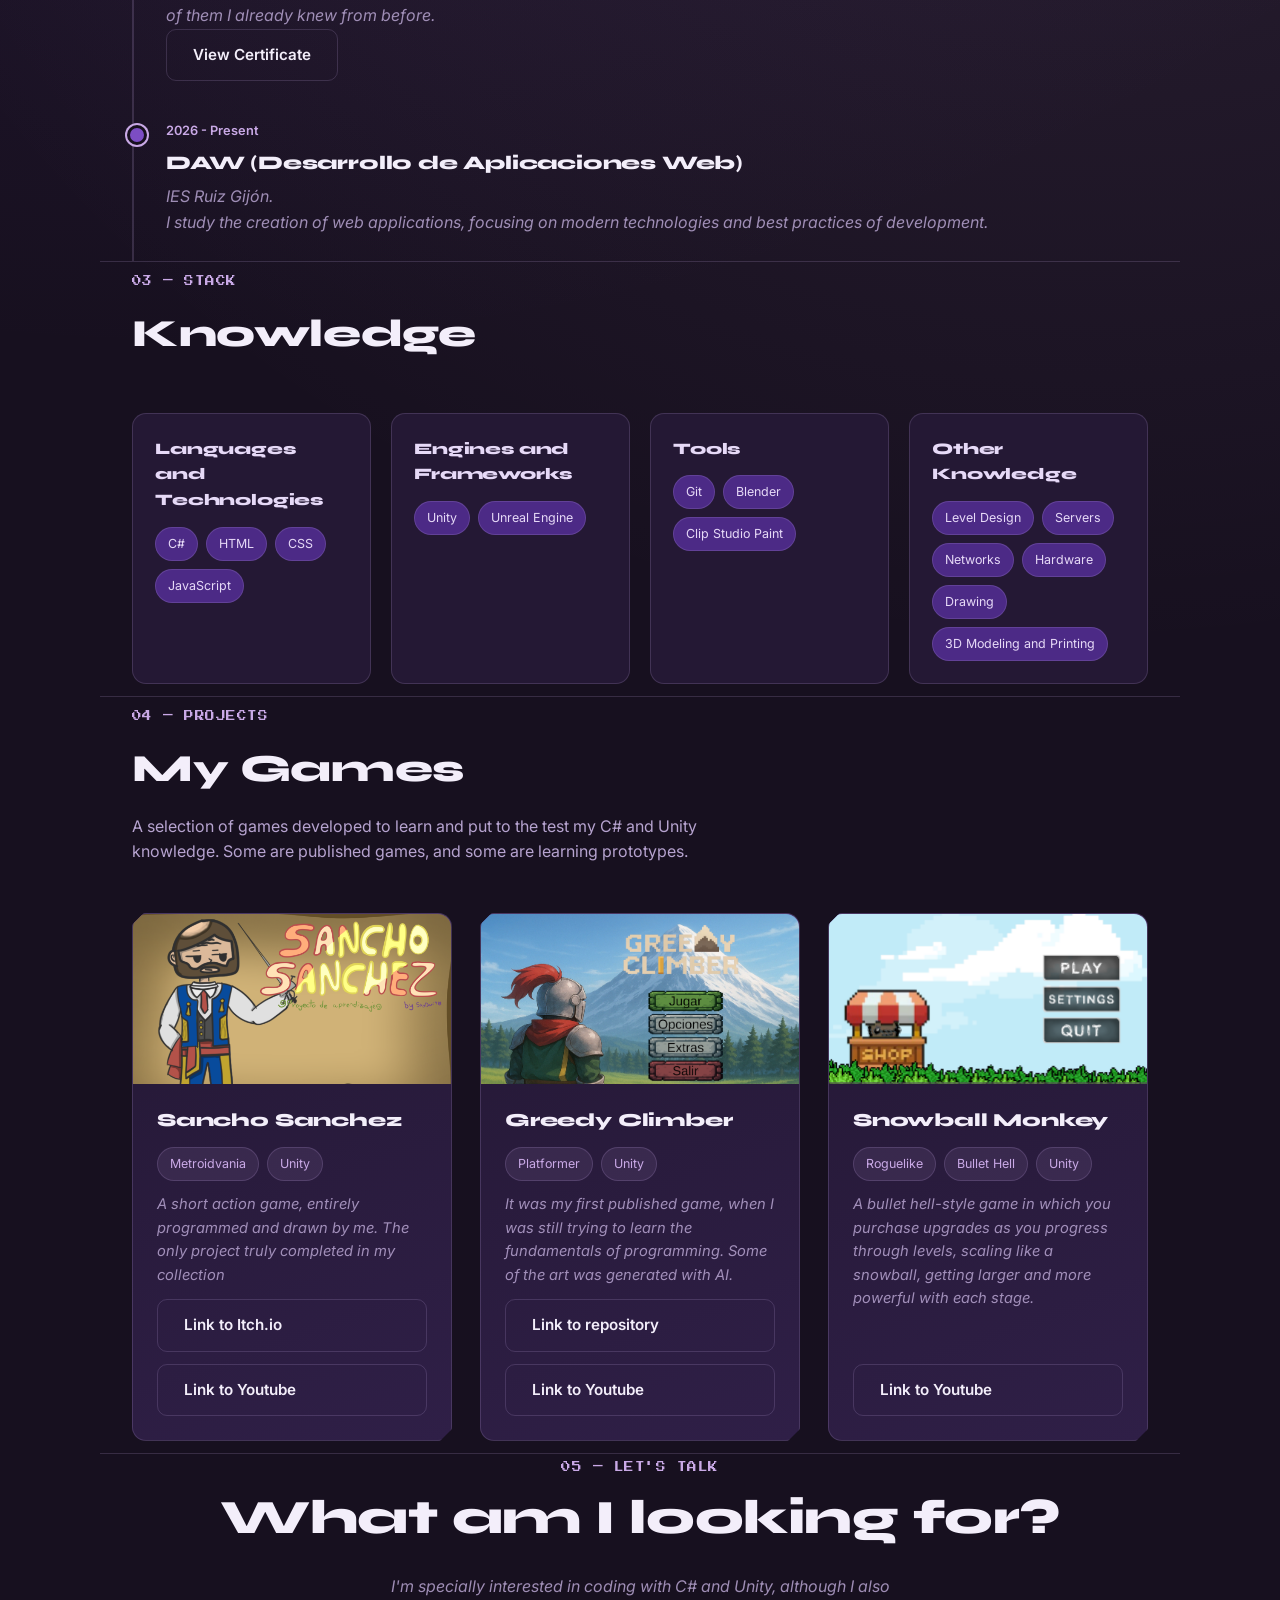
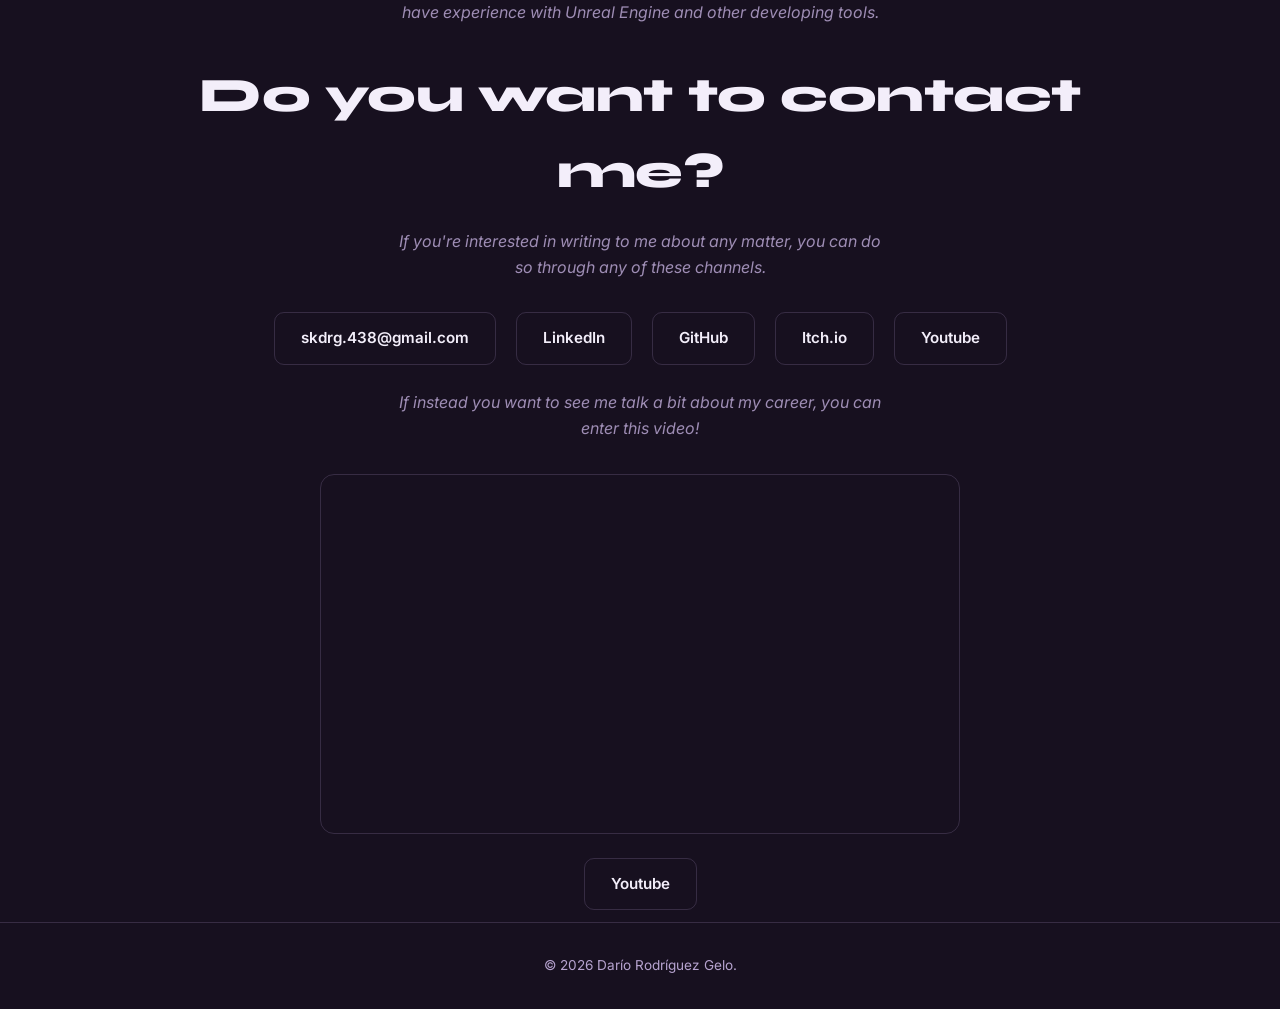
==== commit f3c728e5: "de" ====
--- a/index-en.html
+++ b/index-en.html
@@ -84,7 +84,7 @@
   <!-- ESTUDIOS -->
   <section class="wrap" id="estudios">
     <div class="section-head">
-      <span class="pixel-tag">02 — Trayectory</span>
+      <span class="pixel-tag">02 — Trajectory</span>
       <h2>Where I have studied</h2>
       <p>I wouldn't be able to list them all, but apart from official studies, I have trained a lot by following tutorials and free online courses.</p>
     </div>
@@ -159,7 +159,7 @@
     <div class="section-head">
       <span class="pixel-tag">04 — Projects</span>
       <h2>My Games</h2>
-      <p>Currently, only one is truly uploaded and finished, the rest are more... Personal projects to learn programming.</p>
+      <p>A selection of games developed to learn and put to the test my C# and Unity knowledge. Some are published games, and some are learning prototypes.</p>
     </div>
     <div class="games-grid">
  
@@ -221,6 +221,8 @@
   <!-- CONTACTO -->
   <section class="wrap contact" id="contacto">
     <span class="pixel-tag">05 — Let's Talk</span>
+    <h2>What am I looking for?</h2>
+    <p class="placeholder">I'm specially interested in coding with C# and Unity, although I also have experience with Unreal Engine and other developing tools.</p>
     <h2>Do you want to contact me?</h2>
     <p class="placeholder">If you're interested in writing to me about any matter, you can do so through any of these channels.</p>
     <div class="contact-links">
